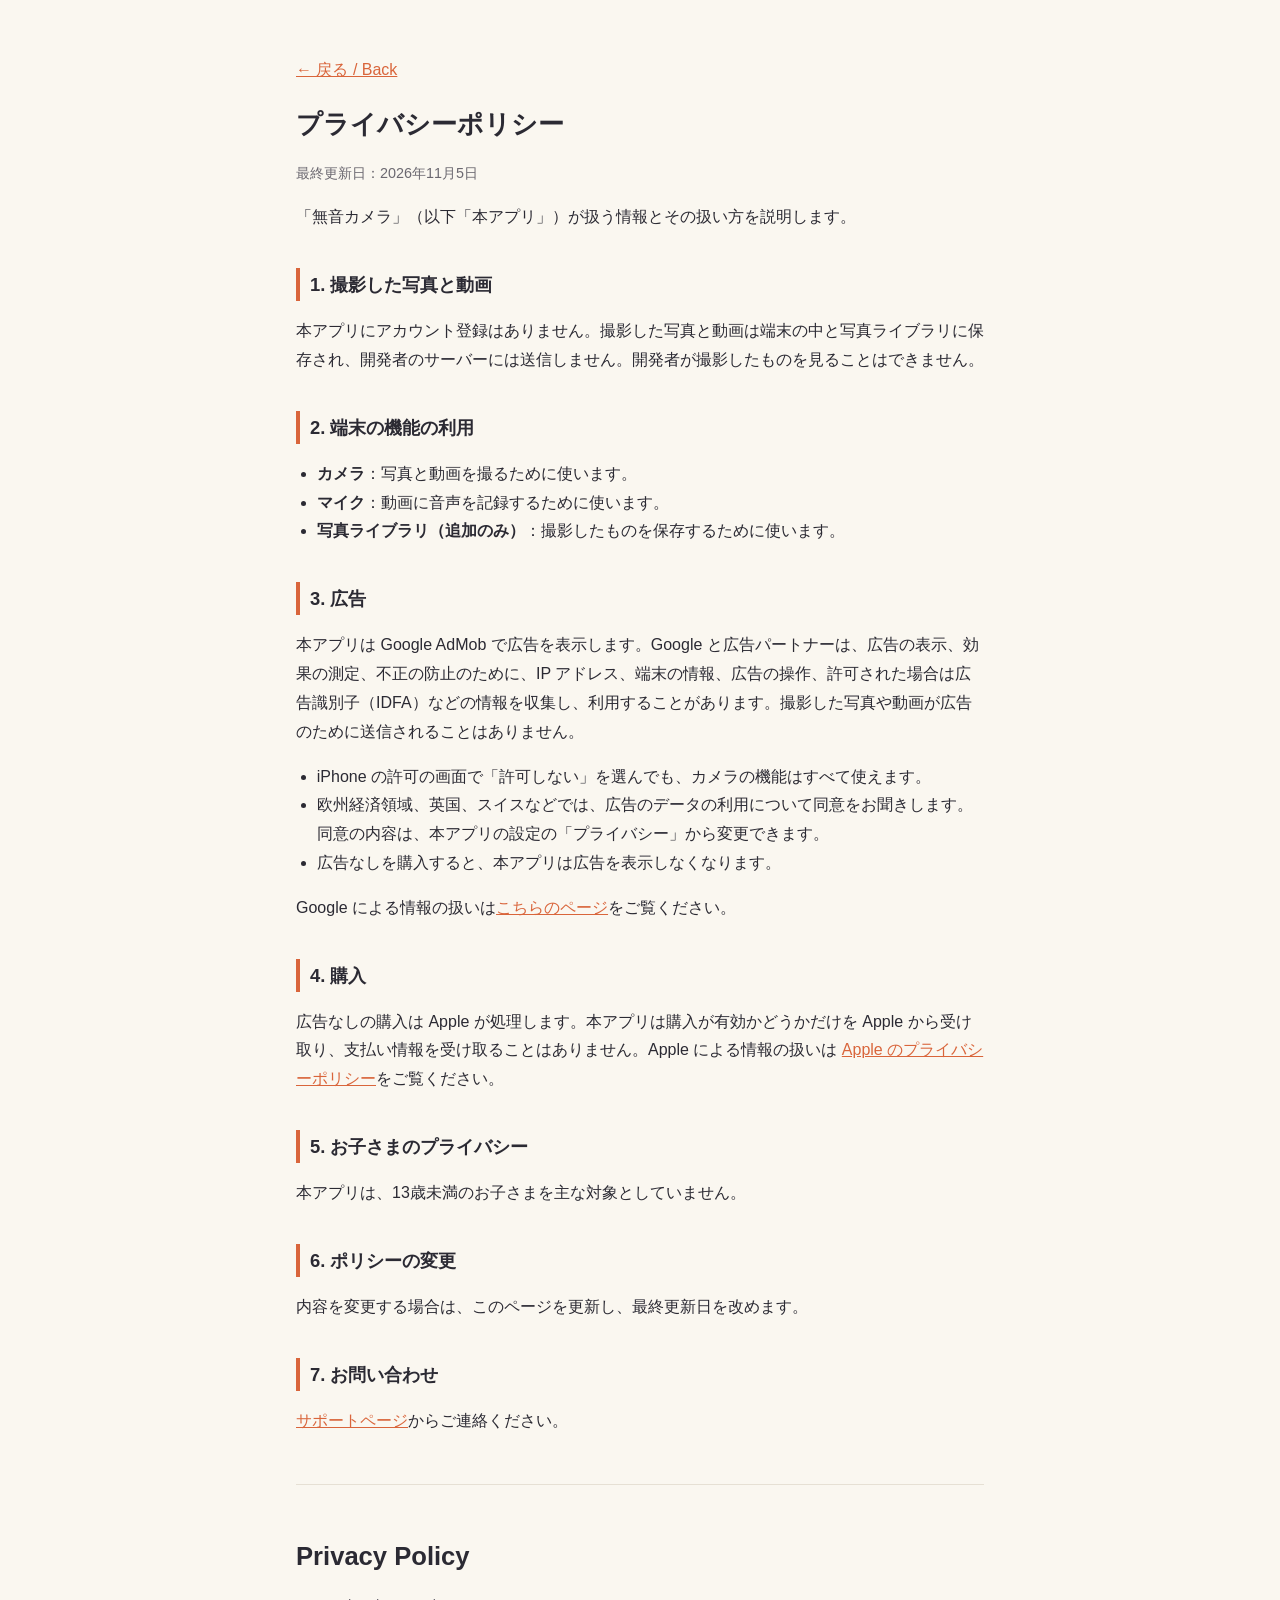
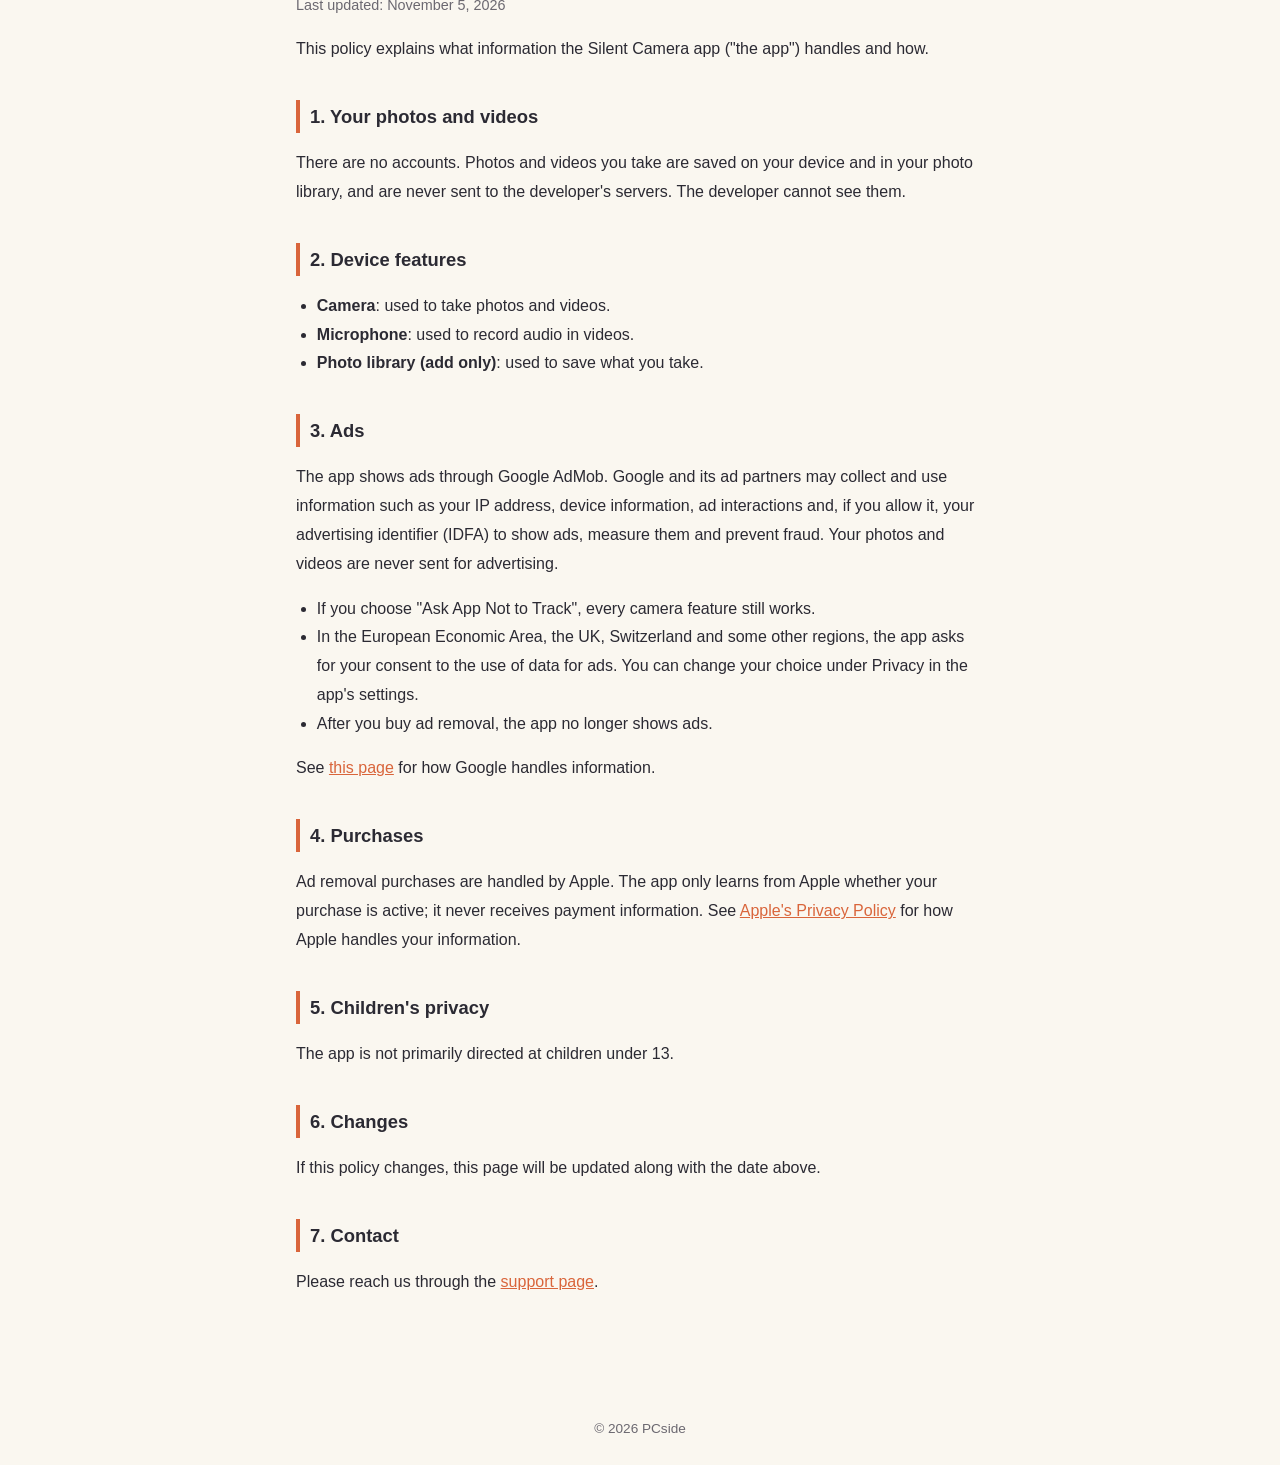
==== privacy.html @ 45a8ed31 "docs: 無音カメラのプライバシーポリシーとサポートのページを追加する Co-Authored-By: Claude Opus 5.5 <noreply@anthropic.com>" ====
<!DOCTYPE html>
<html lang="ja">
<head>
<meta charset="UTF-8">
<meta name="viewport" content="width=device-width, initial-scale=1.0">
<title>プライバシーポリシー / Privacy Policy - 無音カメラ</title>
<link rel="stylesheet" href="style.css">
</head>
<body>
<main>
  <p><a href="index.html">← 戻る / Back</a></p>
  <h1>プライバシーポリシー</h1>
  <p class="updated">最終更新日：2026年11月5日</p>
  <p>「無音カメラ」（以下「本アプリ」）が扱う情報とその扱い方を説明します。</p>

  <h2>1. 撮影した写真と動画</h2>
  <p>本アプリにアカウント登録はありません。撮影した写真と動画は端末の中と写真ライブラリに保存され、開発者のサーバーには送信しません。開発者が撮影したものを見ることはできません。</p>

  <h2>2. 端末の機能の利用</h2>
  <ul>
    <li><strong>カメラ</strong>：写真と動画を撮るために使います。</li>
    <li><strong>マイク</strong>：動画に音声を記録するために使います。</li>
    <li><strong>写真ライブラリ（追加のみ）</strong>：撮影したものを保存するために使います。</li>
  </ul>

  <h2>3. 広告</h2>
  <p>本アプリは Google AdMob で広告を表示します。Google と広告パートナーは、広告の表示、効果の測定、不正の防止のために、IP アドレス、端末の情報、広告の操作、許可された場合は広告識別子（IDFA）などの情報を収集し、利用することがあります。撮影した写真や動画が広告のために送信されることはありません。</p>
  <ul>
    <li>iPhone の許可の画面で「許可しない」を選んでも、カメラの機能はすべて使えます。</li>
    <li>欧州経済領域、英国、スイスなどでは、広告のデータの利用について同意をお聞きします。同意の内容は、本アプリの設定の「プライバシー」から変更できます。</li>
    <li>広告なしを購入すると、本アプリは広告を表示しなくなります。</li>
  </ul>
  <p>Google による情報の扱いは<a href="https://policies.google.com/technologies/partner-sites">こちらのページ</a>をご覧ください。</p>

  <h2>4. 購入</h2>
  <p>広告なしの購入は Apple が処理します。本アプリは購入が有効かどうかだけを Apple から受け取り、支払い情報を受け取ることはありません。Apple による情報の扱いは <a href="https://www.apple.com/legal/privacy/">Apple のプライバシーポリシー</a>をご覧ください。</p>

  <h2>5. お子さまのプライバシー</h2>
  <p>本アプリは、13歳未満のお子さまを主な対象としていません。</p>

  <h2>6. ポリシーの変更</h2>
  <p>内容を変更する場合は、このページを更新し、最終更新日を改めます。</p>

  <h2>7. お問い合わせ</h2>
  <p><a href="support.html">サポートページ</a>からご連絡ください。</p>

  <hr>

  <h1 lang="en">Privacy Policy</h1>
  <p class="updated" lang="en">Last updated: November 5, 2026</p>
  <div lang="en">
  <p>This policy explains what information the Silent Camera app ("the app") handles and how.</p>

  <h2>1. Your photos and videos</h2>
  <p>There are no accounts. Photos and videos you take are saved on your device and in your photo library, and are never sent to the developer's servers. The developer cannot see them.</p>

  <h2>2. Device features</h2>
  <ul>
    <li><strong>Camera</strong>: used to take photos and videos.</li>
    <li><strong>Microphone</strong>: used to record audio in videos.</li>
    <li><strong>Photo library (add only)</strong>: used to save what you take.</li>
  </ul>

  <h2>3. Ads</h2>
  <p>The app shows ads through Google AdMob. Google and its ad partners may collect and use information such as your IP address, device information, ad interactions and, if you allow it, your advertising identifier (IDFA) to show ads, measure them and prevent fraud. Your photos and videos are never sent for advertising.</p>
  <ul>
    <li>If you choose "Ask App Not to Track", every camera feature still works.</li>
    <li>In the European Economic Area, the UK, Switzerland and some other regions, the app asks for your consent to the use of data for ads. You can change your choice under Privacy in the app's settings.</li>
    <li>After you buy ad removal, the app no longer shows ads.</li>
  </ul>
  <p>See <a href="https://policies.google.com/technologies/partner-sites">this page</a> for how Google handles information.</p>

  <h2>4. Purchases</h2>
  <p>Ad removal purchases are handled by Apple. The app only learns from Apple whether your purchase is active; it never receives payment information. See <a href="https://www.apple.com/legal/privacy/">Apple's Privacy Policy</a> for how Apple handles your information.</p>

  <h2>5. Children's privacy</h2>
  <p>The app is not primarily directed at children under 13.</p>

  <h2>6. Changes</h2>
  <p>If this policy changes, this page will be updated along with the date above.</p>

  <h2>7. Contact</h2>
  <p>Please reach us through the <a href="support.html">support page</a>.</p>
  </div>
</main>
<footer>&copy; 2026 PCside</footer>
</body>
</html>
---- style.css ----
:root { --ink: #2b2a33; --ember: #d9653b; --bg: #faf7f0; --muted: #6b6870; --line: #e6e0d4; }
* { box-sizing: border-box; }
body { margin: 0; font-family: -apple-system, BlinkMacSystemFont, "Hiragino Sans", sans-serif; background: var(--bg); color: var(--ink); line-height: 1.8; }
main { max-width: 720px; margin: 0 auto; padding: 40px 16px 80px; }
h1 { font-size: 1.6rem; margin: 0 0 4px; }
h2 { font-size: 1.15rem; margin: 36px 0 8px; padding-left: 10px; border-left: 4px solid var(--ember); }
.updated, .muted { color: var(--muted); font-size: 0.9rem; }
a { color: var(--ember); }
ul { padding-left: 1.3rem; }
hr { border: none; border-top: 1px solid var(--line); margin: 48px 0; }
.links a { display: block; padding: 14px 16px; margin: 10px 0; background: #fff; border: 1px solid var(--line); border-radius: 12px; text-decoration: none; color: var(--ink); }
footer { text-align: center; color: var(--muted); font-size: 0.85rem; padding: 24px 16px; }
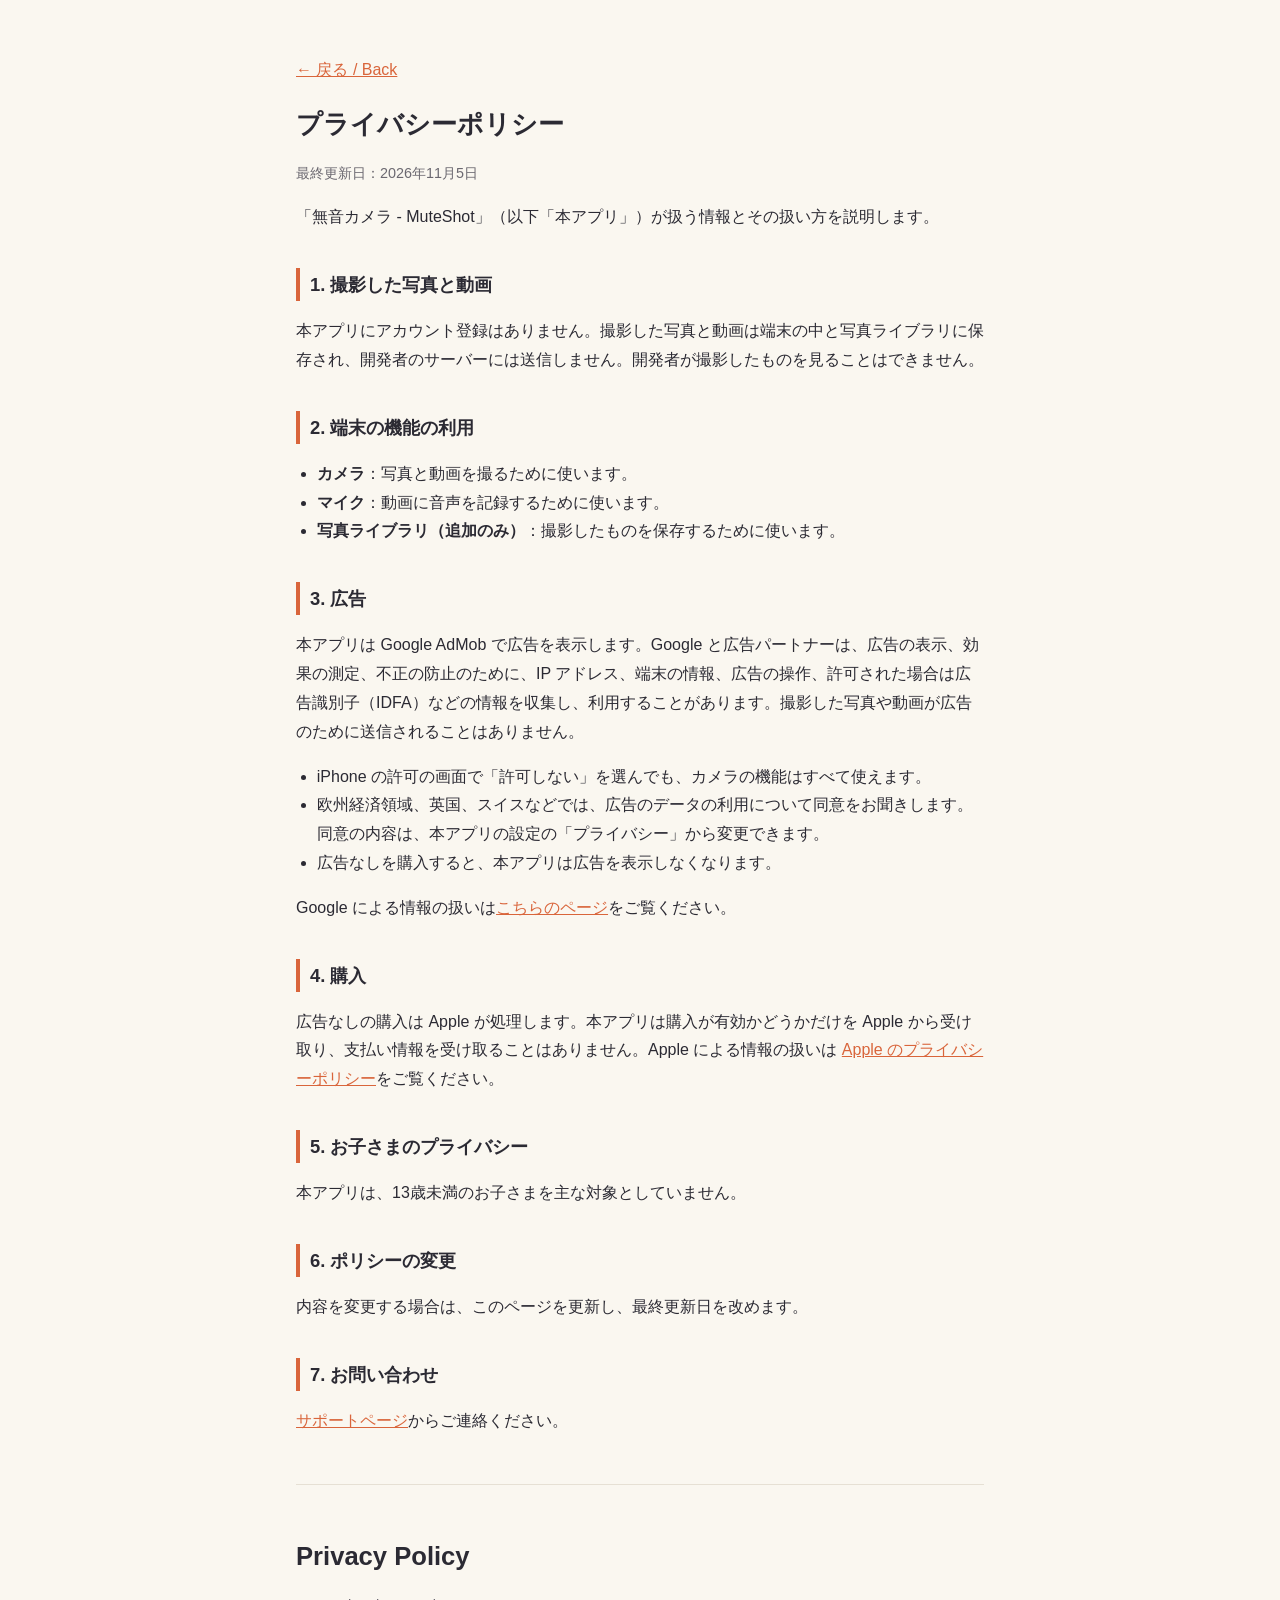
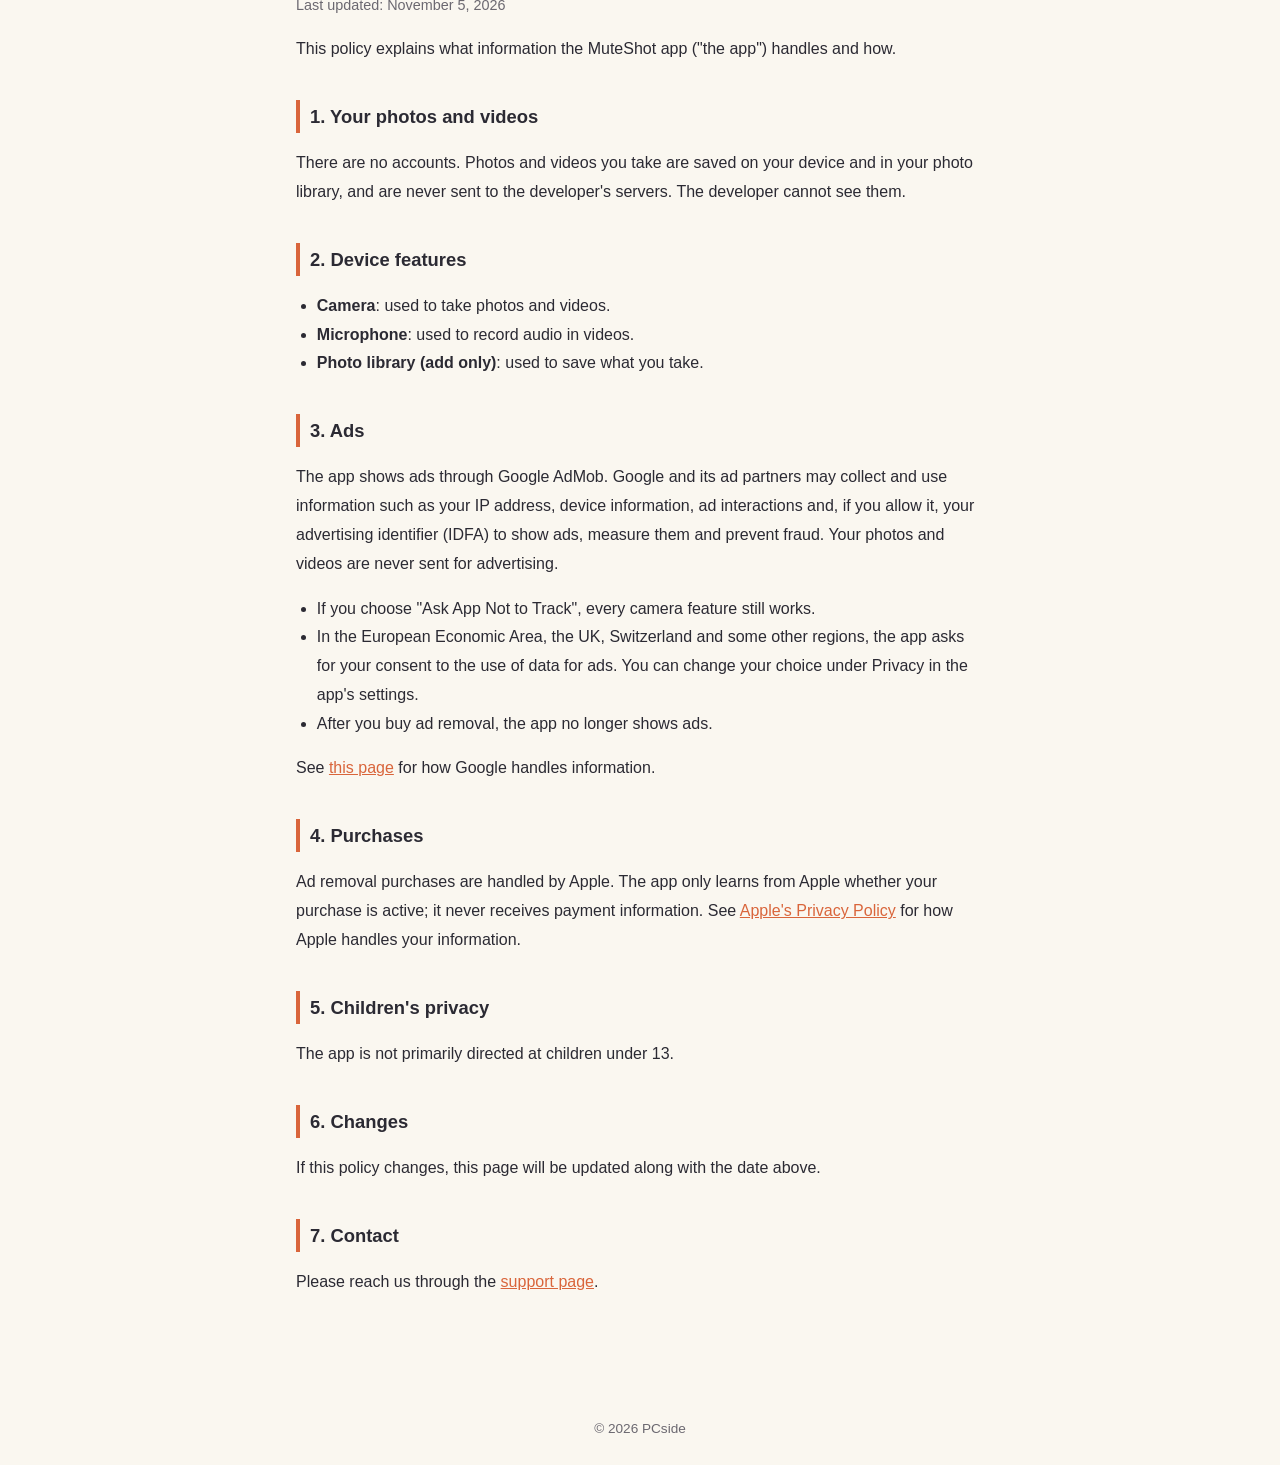
==== commit d5643bf4: "Rename app to 無音カメラ - MuteShot Co-Authored-By: Claude Opus 5.5 <noreply@anthropic.com>" ====
--- a/privacy.html
+++ b/privacy.html
@@ -3,7 +3,7 @@
 <head>
 <meta charset="UTF-8">
 <meta name="viewport" content="width=device-width, initial-scale=1.0">
-<title>プライバシーポリシー / Privacy Policy - 無音カメラ</title>
+<title>プライバシーポリシー / Privacy Policy - 無音カメラ - MuteShot</title>
 <link rel="stylesheet" href="style.css">
 </head>
 <body>
@@ -11,7 +11,7 @@
   <p><a href="index.html">← 戻る / Back</a></p>
   <h1>プライバシーポリシー</h1>
   <p class="updated">最終更新日：2026年11月5日</p>
-  <p>「無音カメラ」（以下「本アプリ」）が扱う情報とその扱い方を説明します。</p>
+  <p>「無音カメラ - MuteShot」（以下「本アプリ」）が扱う情報とその扱い方を説明します。</p>
 
   <h2>1. 撮影した写真と動画</h2>
   <p>本アプリにアカウント登録はありません。撮影した写真と動画は端末の中と写真ライブラリに保存され、開発者のサーバーには送信しません。開発者が撮影したものを見ることはできません。</p>
@@ -49,7 +49,7 @@
   <h1 lang="en">Privacy Policy</h1>
   <p class="updated" lang="en">Last updated: November 5, 2026</p>
   <div lang="en">
-  <p>This policy explains what information the Silent Camera app ("the app") handles and how.</p>
+  <p>This policy explains what information the MuteShot app ("the app") handles and how.</p>
 
   <h2>1. Your photos and videos</h2>
   <p>There are no accounts. Photos and videos you take are saved on your device and in your photo library, and are never sent to the developer's servers. The developer cannot see them.</p>
